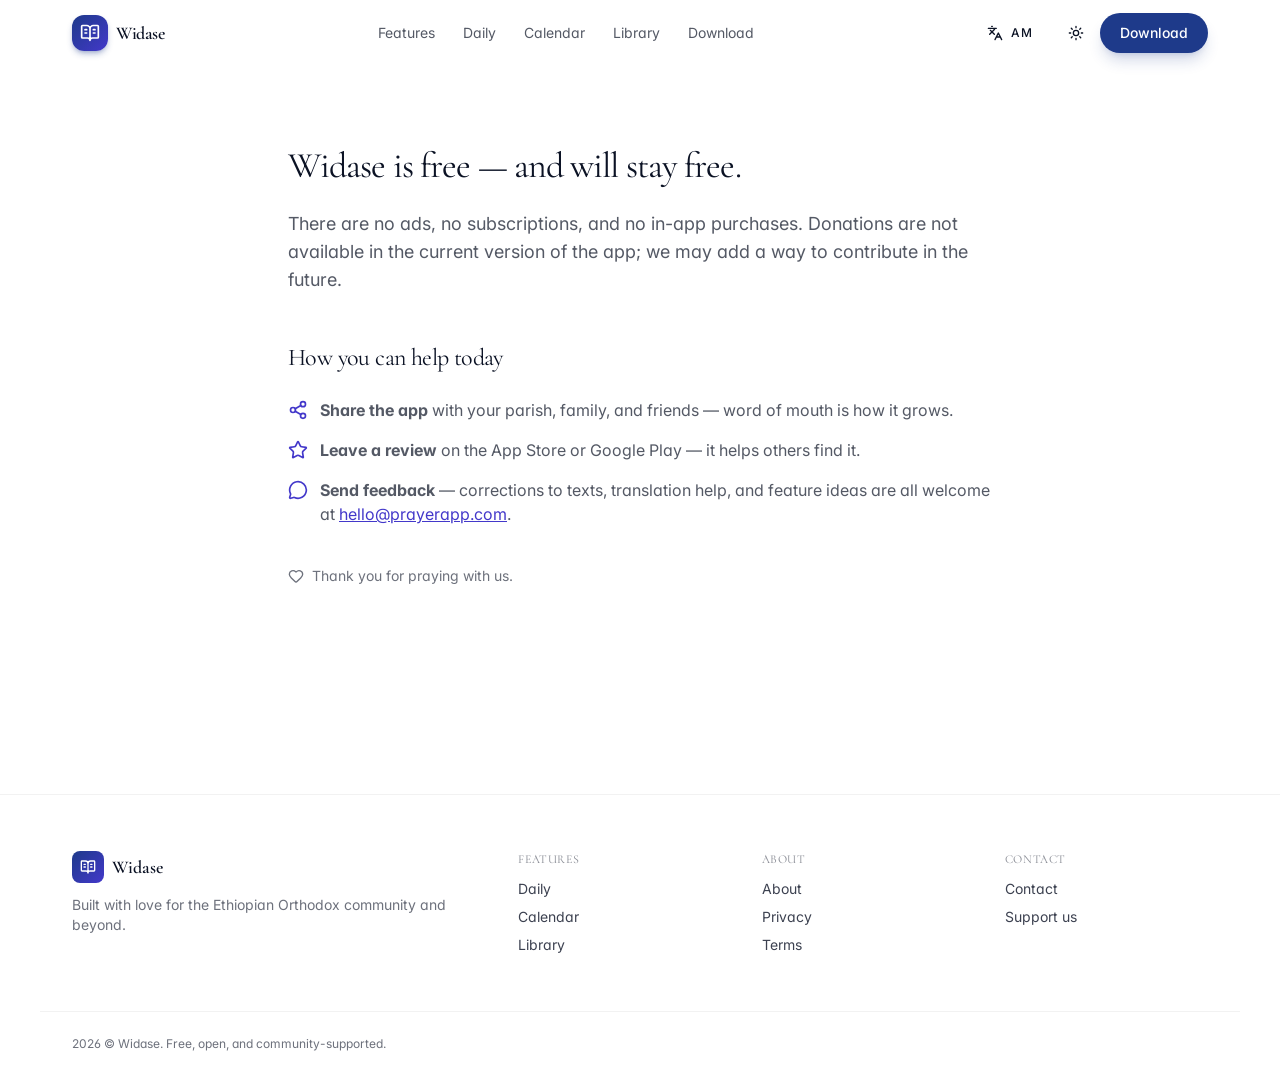
==== donate/index.html @ af651c94 "Publish Widase landing site" ====
<!DOCTYPE html><html lang="en" dir="ltr" class="scroll-pt-24"> <head><meta charset="UTF-8"><meta name="viewport" content="width=device-width, initial-scale=1, viewport-fit=cover"><meta name="generator" content="Astro v4.16.19"><meta name="theme-color" content="#1E3A8A" media="(prefers-color-scheme: light)"><meta name="theme-color" content="#0B1224" media="(prefers-color-scheme: dark)"><title>Support us — Widase</title><meta name="description" content="Widase is free and ad-free. Here's how you can help."><link rel="canonical" href="https://widase.github.io/donate"><!-- Open Graph --><meta property="og:type" content="website"><meta property="og:title" content="Support us — Widase"><meta property="og:description" content="Widase is free and ad-free. Here's how you can help."><meta property="og:image" content="https://widase.github.io/og.png"><meta property="og:url" content="https://widase.github.io/donate"><meta name="twitter:card" content="summary_large_image"><!-- Icons --><link rel="icon" type="image/svg+xml" href="/favicon.svg"><link rel="apple-touch-icon" href="/apple-touch-icon.png"><!-- Fonts: only the families we actually use, with display=swap --><link rel="preconnect" href="https://fonts.googleapis.com"><link rel="preconnect" href="https://fonts.gstatic.com" crossorigin><link rel="stylesheet" href="https://fonts.googleapis.com/css2?family=Inter:wght@400;500;600;700&family=Cormorant+Garamond:wght@500;600;700&family=Noto+Sans+Ethiopic:wght@400;500;700&display=swap"><!-- JSON-LD: organization --><script type="application/ld+json">
      {JSON.stringify({
        '@context': 'https://schema.org',
        '@type': 'MobileApplication',
        name: 'Widase',
        operatingSystem: 'iOS, Android',
        applicationCategory: 'LifestyleApplication',
        offers: { '@type': 'Offer', price: '0', priceCurrency: 'USD' },
      })}
    </script><link rel="stylesheet" href="/_assets/about.DtIbSmfr.css"><script type="module" src="/_assets/page.1NgSk6RU.js"></script></head> <body class="min-h-dvh"> <a href="#main" class="sr-only focus:not-sr-only focus:fixed focus:top-2 focus:left-2 focus:z-50 focus:btn-primary">
Skip to content
</a> <header class="sticky top-0 z-40 glass"> <div class="container-1200 flex items-center justify-between py-3"> <a href="/" class="flex items-center gap-2 group"> <span class="grid h-9 w-9 place-items-center rounded-xl bg-gradient-to-br from-brand-900 to-brand-700 text-white shadow-md shadow-brand-900/30"> <svg width="1em" height="1em" class="h-5 w-5" data-icon="lucide:book-open-text">   <symbol id="ai:lucide:book-open-text" viewBox="0 0 24 24"><path fill="none" stroke="currentColor" stroke-linecap="round" stroke-linejoin="round" stroke-width="2" d="M12 7v14m4-9h2m-2-4h2M3 18a1 1 0 0 1-1-1V4a1 1 0 0 1 1-1h5a4 4 0 0 1 4 4a4 4 0 0 1 4-4h5a1 1 0 0 1 1 1v13a1 1 0 0 1-1 1h-6a3 3 0 0 0-3 3a3 3 0 0 0-3-3zm3-6h2M6 8h2"/></symbol><use href="#ai:lucide:book-open-text"></use>  </svg> </span> <span class="font-display text-lg font-semibold tracking-tight">Widase</span> </a> <nav class="hidden md:flex items-center gap-7 text-sm"> <a href="/#features" class="text-ink-950/70 dark:text-slate-300 hover:text-brand-900 dark:hover:text-white transition-colors"> Features </a><a href="/#daily" class="text-ink-950/70 dark:text-slate-300 hover:text-brand-900 dark:hover:text-white transition-colors"> Daily </a><a href="/#calendar" class="text-ink-950/70 dark:text-slate-300 hover:text-brand-900 dark:hover:text-white transition-colors"> Calendar </a><a href="/#library" class="text-ink-950/70 dark:text-slate-300 hover:text-brand-900 dark:hover:text-white transition-colors"> Library </a><a href="/#download" class="text-ink-950/70 dark:text-slate-300 hover:text-brand-900 dark:hover:text-white transition-colors"> Download </a> </nav> <div class="flex items-center gap-2"> <a href="/am" class="btn-ghost text-xs uppercase tracking-wide" aria-label="Toggle language"> <svg width="1em" height="1em" class="h-4 w-4" data-icon="lucide:languages">   <symbol id="ai:lucide:languages" viewBox="0 0 24 24"><path fill="none" stroke="currentColor" stroke-linecap="round" stroke-linejoin="round" stroke-width="2" d="m5 8l6 6m-7 0l6-6l2-3M2 5h12M7 2h1m14 20l-5-10l-5 10m2-4h6"/></symbol><use href="#ai:lucide:languages"></use>  </svg> <span>AM</span> </a> <button type="button" id="theme-toggle" class="btn-ghost p-2" aria-label="Toggle dark mode"> <svg width="1em" height="1em" class="h-4 w-4 dark:hidden" data-icon="lucide:sun">   <symbol id="ai:lucide:sun" viewBox="0 0 24 24"><g fill="none" stroke="currentColor" stroke-linecap="round" stroke-linejoin="round" stroke-width="2"><circle cx="12" cy="12" r="4"/><path d="M12 2v2m0 16v2M4.93 4.93l1.41 1.41m11.32 11.32l1.41 1.41M2 12h2m16 0h2M6.34 17.66l-1.41 1.41M19.07 4.93l-1.41 1.41"/></g></symbol><use href="#ai:lucide:sun"></use>  </svg> <svg width="1em" height="1em" class="h-4 w-4 hidden dark:inline" data-icon="lucide:moon">   <symbol id="ai:lucide:moon" viewBox="0 0 24 24"><path fill="none" stroke="currentColor" stroke-linecap="round" stroke-linejoin="round" stroke-width="2" d="M20.985 12.486a9 9 0 1 1-9.473-9.472c.405-.022.617.46.402.803a6 6 0 0 0 8.268 8.268c.344-.215.825-.004.803.401"/></symbol><use href="#ai:lucide:moon"></use>  </svg> </button> <a href="/#download" class="btn-primary hidden sm:inline-flex"> Download </a> </div> </div> </header> <script>
  // Theme persistence — runs on every nav, no JS framework needed.
  (function () {
    const apply = (mode) => {
      document.documentElement.classList.toggle('dark', mode === 'dark');
    };
    const stored = localStorage.getItem('theme');
    apply(stored ?? (matchMedia('(prefers-color-scheme: dark)').matches ? 'dark' : 'light'));

    document.addEventListener('click', (e) => {
      const t = e.target;
      if (!(t instanceof Element)) return;
      const btn = t.closest('#theme-toggle');
      if (!btn) return;
      const next = document.documentElement.classList.contains('dark') ? 'light' : 'dark';
      apply(next);
      localStorage.setItem('theme', next);
    });
  })();
</script> <main id="main">  <section class="container-1200 py-20 max-w-3xl"> <h1 class="font-display text-4xl">Widase is free — and will stay free.</h1> <p class="mt-6 text-lg text-ink-950/70 dark:text-slate-300">
There are no ads, no subscriptions, and no in-app purchases. Donations
      are not available in the current version of the app; we may add a way
      to contribute in the future.
</p> <h2 class="mt-12 font-display text-2xl">How you can help today</h2> <ul class="mt-6 space-y-4 text-ink-950/70 dark:text-slate-300"> <li class="flex items-start gap-3"> <svg width="1em" height="1em" class="h-5 w-5 mt-0.5 shrink-0 text-brand-700 dark:text-brand-400" data-icon="lucide:share-2">   <symbol id="ai:lucide:share-2" viewBox="0 0 24 24"><g fill="none" stroke="currentColor" stroke-linecap="round" stroke-linejoin="round" stroke-width="2"><circle cx="18" cy="5" r="3"/><circle cx="6" cy="12" r="3"/><circle cx="18" cy="19" r="3"/><path d="m8.59 13.51l6.83 3.98m-.01-10.98l-6.82 3.98"/></g></symbol><use href="#ai:lucide:share-2"></use>  </svg> <span><strong>Share the app</strong> with your parish, family, and friends — word of mouth is how it grows.</span> </li> <li class="flex items-start gap-3"> <svg width="1em" height="1em" class="h-5 w-5 mt-0.5 shrink-0 text-brand-700 dark:text-brand-400" data-icon="lucide:star">   <symbol id="ai:lucide:star" viewBox="0 0 24 24"><path fill="none" stroke="currentColor" stroke-linecap="round" stroke-linejoin="round" stroke-width="2" d="M11.525 2.295a.53.53 0 0 1 .95 0l2.31 4.679a2.12 2.12 0 0 0 1.595 1.16l5.166.756a.53.53 0 0 1 .294.904l-3.736 3.638a2.12 2.12 0 0 0-.611 1.878l.882 5.14a.53.53 0 0 1-.771.56l-4.618-2.428a2.12 2.12 0 0 0-1.973 0L6.396 21.01a.53.53 0 0 1-.77-.56l.881-5.139a2.12 2.12 0 0 0-.611-1.879L2.16 9.795a.53.53 0 0 1 .294-.906l5.165-.755a2.12 2.12 0 0 0 1.597-1.16z"/></symbol><use href="#ai:lucide:star"></use>  </svg> <span><strong>Leave a review</strong> on the App Store or Google Play — it helps others find it.</span> </li> <li class="flex items-start gap-3"> <svg width="1em" height="1em" class="h-5 w-5 mt-0.5 shrink-0 text-brand-700 dark:text-brand-400" data-icon="lucide:message-circle">   <symbol id="ai:lucide:message-circle" viewBox="0 0 24 24"><path fill="none" stroke="currentColor" stroke-linecap="round" stroke-linejoin="round" stroke-width="2" d="M2.992 16.342a2 2 0 0 1 .094 1.167l-1.065 3.29a1 1 0 0 0 1.236 1.168l3.413-.998a2 2 0 0 1 1.099.092a10 10 0 1 0-4.777-4.719"/></symbol><use href="#ai:lucide:message-circle"></use>  </svg> <span> <strong>Send feedback</strong> — corrections to texts, translation help, and feature ideas are all
          welcome at <a class="text-brand-700 dark:text-brand-400 underline" href="mailto:hello@prayerapp.com">hello@prayerapp.com</a>.
</span> </li> </ul> <p class="mt-10 text-sm text-ink-950/60 dark:text-slate-400 flex items-center gap-2"> <svg width="1em" height="1em" class="h-4 w-4" data-icon="lucide:heart">   <symbol id="ai:lucide:heart" viewBox="0 0 24 24"><path fill="none" stroke="currentColor" stroke-linecap="round" stroke-linejoin="round" stroke-width="2" d="M2 9.5a5.5 5.5 0 0 1 9.591-3.676a.56.56 0 0 0 .818 0A5.49 5.49 0 0 1 22 9.5c0 2.29-1.5 4-3 5.5l-5.492 5.313a2 2 0 0 1-3 .019L5 15c-1.5-1.5-3-3.2-3-5.5"/></symbol><use href="#ai:lucide:heart"></use>  </svg>
Thank you for praying with us.
</p> </section>  </main> <footer class="mt-32 border-t border-black/5 dark:border-white/10 bg-white/40 dark:bg-ink-950/60"> <div class="container-1200 py-14 grid gap-10 md:grid-cols-[2fr_1fr_1fr_1fr]"> <div class="space-y-3"> <div class="flex items-center gap-2"> <span class="grid h-8 w-8 place-items-center rounded-lg bg-gradient-to-br from-brand-900 to-brand-700 text-white"> <svg width="1em" height="1em" viewBox="0 0 24 24" class="h-4 w-4" data-icon="lucide:book-open-text">   <use href="#ai:lucide:book-open-text"></use>  </svg> </span> <span class="font-display text-lg font-semibold">Widase</span> </div> <p class="text-sm text-ink-950/60 dark:text-slate-400 max-w-sm"> Built with love for the Ethiopian Orthodox community and beyond. </p> </div> <div> <h3 class="text-xs uppercase tracking-wider text-ink-950/50 dark:text-slate-500 mb-3">Features</h3> <ul class="space-y-2 text-sm"> <li> <a href="/#daily" class="text-ink-950/80 dark:text-slate-300 hover:text-brand-900 dark:hover:text-white transition"> Daily </a> </li><li> <a href="/#calendar" class="text-ink-950/80 dark:text-slate-300 hover:text-brand-900 dark:hover:text-white transition"> Calendar </a> </li><li> <a href="/#library" class="text-ink-950/80 dark:text-slate-300 hover:text-brand-900 dark:hover:text-white transition"> Library </a> </li> </ul> </div><div> <h3 class="text-xs uppercase tracking-wider text-ink-950/50 dark:text-slate-500 mb-3">About</h3> <ul class="space-y-2 text-sm"> <li> <a href="/about" class="text-ink-950/80 dark:text-slate-300 hover:text-brand-900 dark:hover:text-white transition"> About </a> </li><li> <a href="/privacy" class="text-ink-950/80 dark:text-slate-300 hover:text-brand-900 dark:hover:text-white transition"> Privacy </a> </li><li> <a href="/terms" class="text-ink-950/80 dark:text-slate-300 hover:text-brand-900 dark:hover:text-white transition"> Terms </a> </li> </ul> </div><div> <h3 class="text-xs uppercase tracking-wider text-ink-950/50 dark:text-slate-500 mb-3">Contact</h3> <ul class="space-y-2 text-sm"> <li> <a href="/contact" class="text-ink-950/80 dark:text-slate-300 hover:text-brand-900 dark:hover:text-white transition"> Contact </a> </li><li> <a href="/donate" class="text-ink-950/80 dark:text-slate-300 hover:text-brand-900 dark:hover:text-white transition"> Support us </a> </li> </ul> </div> </div> <div class="container-1200 py-6 flex flex-col sm:flex-row items-center justify-between gap-4 border-t border-black/5 dark:border-white/10 text-xs text-ink-950/60 dark:text-slate-500"> <p>2026 © Widase. Free, open, and community-supported.</p> </div> </footer> </body></html>
---- _assets/about.DtIbSmfr.css ----
*,:before,:after{--tw-border-spacing-x: 0;--tw-border-spacing-y: 0;--tw-translate-x: 0;--tw-translate-y: 0;--tw-rotate: 0;--tw-skew-x: 0;--tw-skew-y: 0;--tw-scale-x: 1;--tw-scale-y: 1;--tw-pan-x: ;--tw-pan-y: ;--tw-pinch-zoom: ;--tw-scroll-snap-strictness: proximity;--tw-gradient-from-position: ;--tw-gradient-via-position: ;--tw-gradient-to-position: ;--tw-ordinal: ;--tw-slashed-zero: ;--tw-numeric-figure: ;--tw-numeric-spacing: ;--tw-numeric-fraction: ;--tw-ring-inset: ;--tw-ring-offset-width: 0px;--tw-ring-offset-color: #fff;--tw-ring-color: rgb(59 130 246 / .5);--tw-ring-offset-shadow: 0 0 #0000;--tw-ring-shadow: 0 0 #0000;--tw-shadow: 0 0 #0000;--tw-shadow-colored: 0 0 #0000;--tw-blur: ;--tw-brightness: ;--tw-contrast: ;--tw-grayscale: ;--tw-hue-rotate: ;--tw-invert: ;--tw-saturate: ;--tw-sepia: ;--tw-drop-shadow: ;--tw-backdrop-blur: ;--tw-backdrop-brightness: ;--tw-backdrop-contrast: ;--tw-backdrop-grayscale: ;--tw-backdrop-hue-rotate: ;--tw-backdrop-invert: ;--tw-backdrop-opacity: ;--tw-backdrop-saturate: ;--tw-backdrop-sepia: ;--tw-contain-size: ;--tw-contain-layout: ;--tw-contain-paint: ;--tw-contain-style: }::backdrop{--tw-border-spacing-x: 0;--tw-border-spacing-y: 0;--tw-translate-x: 0;--tw-translate-y: 0;--tw-rotate: 0;--tw-skew-x: 0;--tw-skew-y: 0;--tw-scale-x: 1;--tw-scale-y: 1;--tw-pan-x: ;--tw-pan-y: ;--tw-pinch-zoom: ;--tw-scroll-snap-strictness: proximity;--tw-gradient-from-position: ;--tw-gradient-via-position: ;--tw-gradient-to-position: ;--tw-ordinal: ;--tw-slashed-zero: ;--tw-numeric-figure: ;--tw-numeric-spacing: ;--tw-numeric-fraction: ;--tw-ring-inset: ;--tw-ring-offset-width: 0px;--tw-ring-offset-color: #fff;--tw-ring-color: rgb(59 130 246 / .5);--tw-ring-offset-shadow: 0 0 #0000;--tw-ring-shadow: 0 0 #0000;--tw-shadow: 0 0 #0000;--tw-shadow-colored: 0 0 #0000;--tw-blur: ;--tw-brightness: ;--tw-contrast: ;--tw-grayscale: ;--tw-hue-rotate: ;--tw-invert: ;--tw-saturate: ;--tw-sepia: ;--tw-drop-shadow: ;--tw-backdrop-blur: ;--tw-backdrop-brightness: ;--tw-backdrop-contrast: ;--tw-backdrop-grayscale: ;--tw-backdrop-hue-rotate: ;--tw-backdrop-invert: ;--tw-backdrop-opacity: ;--tw-backdrop-saturate: ;--tw-backdrop-sepia: ;--tw-contain-size: ;--tw-contain-layout: ;--tw-contain-paint: ;--tw-contain-style: }*,:before,:after{box-sizing:border-box;border-width:0;border-style:solid;border-color:#e5e7eb}:before,:after{--tw-content: ""}html,:host{line-height:1.5;-webkit-text-size-adjust:100%;-moz-tab-size:4;-o-tab-size:4;tab-size:4;font-family:Inter,system-ui,sans-serif;font-feature-settings:normal;font-variation-settings:normal;-webkit-tap-highlight-color:transparent}body{margin:0;line-height:inherit}hr{height:0;color:inherit;border-top-width:1px}abbr:where([title]){-webkit-text-decoration:underline dotted;text-decoration:underline dotted}h1,h2,h3,h4,h5,h6{font-size:inherit;font-weight:inherit}a{color:inherit;text-decoration:inherit}b,strong{font-weight:bolder}code,kbd,samp,pre{font-family:ui-monospace,SFMono-Regular,Menlo,Monaco,Consolas,Liberation Mono,Courier New,monospace;font-feature-settings:normal;font-variation-settings:normal;font-size:1em}small{font-size:80%}sub,sup{font-size:75%;line-height:0;position:relative;vertical-align:baseline}sub{bottom:-.25em}sup{top:-.5em}table{text-indent:0;border-color:inherit;border-collapse:collapse}button,input,optgroup,select,textarea{font-family:inherit;font-feature-settings:inherit;font-variation-settings:inherit;font-size:100%;font-weight:inherit;line-height:inherit;letter-spacing:inherit;color:inherit;margin:0;padding:0}button,select{text-transform:none}button,input:where([type=button]),input:where([type=reset]),input:where([type=submit]){-webkit-appearance:button;background-color:transparent;background-image:none}:-moz-focusring{outline:auto}:-moz-ui-invalid{box-shadow:none}progress{vertical-align:baseline}::-webkit-inner-spin-button,::-webkit-outer-spin-button{height:auto}[type=search]{-webkit-appearance:textfield;outline-offset:-2px}::-webkit-search-decoration{-webkit-appearance:none}::-webkit-file-upload-button{-webkit-appearance:button;font:inherit}summary{display:list-item}blockquote,dl,dd,h1,h2,h3,h4,h5,h6,hr,figure,p,pre{margin:0}fieldset{margin:0;padding:0}legend{padding:0}ol,ul,menu{list-style:none;margin:0;padding:0}dialog{padding:0}textarea{resize:vertical}input::-moz-placeholder,textarea::-moz-placeholder{opacity:1;color:#9ca3af}input::placeholder,textarea::placeholder{opacity:1;color:#9ca3af}button,[role=button]{cursor:pointer}:disabled{cursor:default}img,svg,video,canvas,audio,iframe,embed,object{display:block;vertical-align:middle}img,video{max-width:100%;height:auto}[hidden]:where(:not([hidden=until-found])){display:none}html{-webkit-font-smoothing:antialiased;text-rendering:optimizeLegibility;color-scheme:light dark;scroll-behavior:smooth}html.dark{color-scheme:dark}body{--tw-bg-opacity: 1;background-color:rgb(255 255 255 / var(--tw-bg-opacity, 1));font-family:Inter,system-ui,sans-serif;--tw-text-opacity: 1;color:rgb(11 18 36 / var(--tw-text-opacity, 1))}body:is(.dark *){--tw-bg-opacity: 1;background-color:rgb(11 18 36 / var(--tw-bg-opacity, 1));--tw-text-opacity: 1;color:rgb(241 245 249 / var(--tw-text-opacity, 1))}body{font-feature-settings:"ss01","cv11"}:where([lang=am]){font-family:Noto Sans Ethiopic,system-ui,sans-serif}h1,h2,h3,h4{font-family:Cormorant Garamond,Georgia,serif;letter-spacing:-.025em}::-moz-selection{background-color:#c7d2feb3;--tw-text-opacity: 1;color:rgb(15 31 79 / var(--tw-text-opacity, 1))}::selection{background-color:#c7d2feb3;--tw-text-opacity: 1;color:rgb(15 31 79 / var(--tw-text-opacity, 1))}.container-1200{margin-left:auto;margin-right:auto;width:100%;max-width:1200px;padding-left:1rem;padding-right:1rem}@media (min-width: 640px){.container-1200{padding-left:1.5rem;padding-right:1.5rem}}@media (min-width: 1024px){.container-1200{padding-left:2rem;padding-right:2rem}}.glass{border-width:1px;border-color:#fff6;background-color:#ffffffb3;--tw-backdrop-blur: blur(12px);backdrop-filter:var(--tw-backdrop-blur) var(--tw-backdrop-brightness) var(--tw-backdrop-contrast) var(--tw-backdrop-grayscale) var(--tw-backdrop-hue-rotate) var(--tw-backdrop-invert) var(--tw-backdrop-opacity) var(--tw-backdrop-saturate) var(--tw-backdrop-sepia)}.glass:is(.dark *){border-color:#ffffff1a;background-color:#111b3399}.\!btn{display:inline-flex;align-items:center;justify-content:center;gap:.5rem;border-radius:9999px;padding:.625rem 1.25rem;font-size:.875rem;line-height:1.25rem;font-weight:500;transition-property:all;transition-timing-function:cubic-bezier(.4,0,.2,1);transition-duration:.2s}.\!btn:focus-visible{outline:2px solid transparent;outline-offset:2px;--tw-ring-offset-shadow: var(--tw-ring-inset) 0 0 0 var(--tw-ring-offset-width) var(--tw-ring-offset-color);--tw-ring-shadow: var(--tw-ring-inset) 0 0 0 calc(2px + var(--tw-ring-offset-width)) var(--tw-ring-color);box-shadow:var(--tw-ring-offset-shadow),var(--tw-ring-shadow),var(--tw-shadow, 0 0 #0000);--tw-ring-opacity: 1;--tw-ring-color: rgb(129 140 248 / var(--tw-ring-opacity, 1));--tw-ring-offset-width: 2px;--tw-ring-offset-color: #fff}.\!btn:focus-visible:is(.dark *){--tw-ring-offset-color: #0B1224}.btn{display:inline-flex;align-items:center;justify-content:center;gap:.5rem;border-radius:9999px;padding:.625rem 1.25rem;font-size:.875rem;line-height:1.25rem;font-weight:500;transition-property:all;transition-timing-function:cubic-bezier(.4,0,.2,1);transition-duration:.2s}.btn:focus-visible{outline:2px solid transparent;outline-offset:2px;--tw-ring-offset-shadow: var(--tw-ring-inset) 0 0 0 var(--tw-ring-offset-width) var(--tw-ring-offset-color);--tw-ring-shadow: var(--tw-ring-inset) 0 0 0 calc(2px + var(--tw-ring-offset-width)) var(--tw-ring-color);box-shadow:var(--tw-ring-offset-shadow),var(--tw-ring-shadow),var(--tw-shadow, 0 0 #0000);--tw-ring-opacity: 1;--tw-ring-color: rgb(129 140 248 / var(--tw-ring-opacity, 1));--tw-ring-offset-width: 2px;--tw-ring-offset-color: #fff}.btn:focus-visible:is(.dark *){--tw-ring-offset-color: #0B1224}.btn-primary{display:inline-flex;align-items:center;justify-content:center;gap:.5rem;border-radius:9999px;padding:.625rem 1.25rem;font-size:.875rem;line-height:1.25rem;font-weight:500;transition-property:all;transition-timing-function:cubic-bezier(.4,0,.2,1);transition-duration:.2s}.btn-primary:focus-visible{outline:2px solid transparent;outline-offset:2px;--tw-ring-offset-shadow: var(--tw-ring-inset) 0 0 0 var(--tw-ring-offset-width) var(--tw-ring-offset-color);--tw-ring-shadow: var(--tw-ring-inset) 0 0 0 calc(2px + var(--tw-ring-offset-width)) var(--tw-ring-color);box-shadow:var(--tw-ring-offset-shadow),var(--tw-ring-shadow),var(--tw-shadow, 0 0 #0000);--tw-ring-opacity: 1;--tw-ring-color: rgb(129 140 248 / var(--tw-ring-opacity, 1));--tw-ring-offset-width: 2px;--tw-ring-offset-color: #fff}.btn-primary:focus-visible:is(.dark *){--tw-ring-offset-color: #0B1224}.btn-primary{--tw-bg-opacity: 1;background-color:rgb(30 58 138 / var(--tw-bg-opacity, 1));--tw-text-opacity: 1;color:rgb(255 255 255 / var(--tw-text-opacity, 1));--tw-shadow: 0 10px 15px -3px rgb(0 0 0 / .1), 0 4px 6px -4px rgb(0 0 0 / .1);--tw-shadow-colored: 0 10px 15px -3px var(--tw-shadow-color), 0 4px 6px -4px var(--tw-shadow-color);box-shadow:var(--tw-ring-offset-shadow, 0 0 #0000),var(--tw-ring-shadow, 0 0 #0000),var(--tw-shadow);--tw-shadow-color: rgb(30 58 138 / .2);--tw-shadow: var(--tw-shadow-colored)}.btn-primary:hover{--tw-bg-opacity: 1;background-color:rgb(55 48 163 / var(--tw-bg-opacity, 1))}.btn-primary:active{--tw-scale-x: .98;--tw-scale-y: .98;transform:translate(var(--tw-translate-x),var(--tw-translate-y)) rotate(var(--tw-rotate)) skew(var(--tw-skew-x)) skewY(var(--tw-skew-y)) scaleX(var(--tw-scale-x)) scaleY(var(--tw-scale-y))}.btn-ghost{display:inline-flex;align-items:center;justify-content:center;gap:.5rem;border-radius:9999px;padding:.625rem 1.25rem;font-size:.875rem;line-height:1.25rem;font-weight:500;transition-property:all;transition-timing-function:cubic-bezier(.4,0,.2,1);transition-duration:.2s}.btn-ghost:focus-visible{outline:2px solid transparent;outline-offset:2px;--tw-ring-offset-shadow: var(--tw-ring-inset) 0 0 0 var(--tw-ring-offset-width) var(--tw-ring-offset-color);--tw-ring-shadow: var(--tw-ring-inset) 0 0 0 calc(2px + var(--tw-ring-offset-width)) var(--tw-ring-color);box-shadow:var(--tw-ring-offset-shadow),var(--tw-ring-shadow),var(--tw-shadow, 0 0 #0000);--tw-ring-opacity: 1;--tw-ring-color: rgb(129 140 248 / var(--tw-ring-opacity, 1));--tw-ring-offset-width: 2px;--tw-ring-offset-color: #fff}.btn-ghost:focus-visible:is(.dark *){--tw-ring-offset-color: #0B1224}.btn-ghost{--tw-text-opacity: 1;color:rgb(11 18 36 / var(--tw-text-opacity, 1))}.btn-ghost:hover{background-color:#0000000d}.btn-ghost:is(.dark *){--tw-text-opacity: 1;color:rgb(241 245 249 / var(--tw-text-opacity, 1))}.btn-ghost:hover:is(.dark *){background-color:#ffffff1a}.btn-gold{display:inline-flex;align-items:center;justify-content:center;gap:.5rem;border-radius:9999px;padding:.625rem 1.25rem;font-size:.875rem;line-height:1.25rem;font-weight:500;transition-property:all;transition-timing-function:cubic-bezier(.4,0,.2,1);transition-duration:.2s}.btn-gold:focus-visible{outline:2px solid transparent;outline-offset:2px;--tw-ring-offset-shadow: var(--tw-ring-inset) 0 0 0 var(--tw-ring-offset-width) var(--tw-ring-offset-color);--tw-ring-shadow: var(--tw-ring-inset) 0 0 0 calc(2px + var(--tw-ring-offset-width)) var(--tw-ring-color);box-shadow:var(--tw-ring-offset-shadow),var(--tw-ring-shadow),var(--tw-shadow, 0 0 #0000);--tw-ring-opacity: 1;--tw-ring-color: rgb(129 140 248 / var(--tw-ring-opacity, 1));--tw-ring-offset-width: 2px;--tw-ring-offset-color: #fff}.btn-gold:focus-visible:is(.dark *){--tw-ring-offset-color: #0B1224}.btn-gold{--tw-bg-opacity: 1;background-color:rgb(245 158 11 / var(--tw-bg-opacity, 1));--tw-text-opacity: 1;color:rgb(11 18 36 / var(--tw-text-opacity, 1));--tw-shadow: 0 10px 15px -3px rgb(0 0 0 / .1), 0 4px 6px -4px rgb(0 0 0 / .1);--tw-shadow-colored: 0 10px 15px -3px var(--tw-shadow-color), 0 4px 6px -4px var(--tw-shadow-color);box-shadow:var(--tw-ring-offset-shadow, 0 0 #0000),var(--tw-ring-shadow, 0 0 #0000),var(--tw-shadow);--tw-shadow-color: rgb(245 158 11 / .3);--tw-shadow: var(--tw-shadow-colored)}.btn-gold:hover{--tw-bg-opacity: 1;background-color:rgb(251 191 36 / var(--tw-bg-opacity, 1))}.btn-gold:active{--tw-scale-x: .98;--tw-scale-y: .98;transform:translate(var(--tw-translate-x),var(--tw-translate-y)) rotate(var(--tw-rotate)) skew(var(--tw-skew-x)) skewY(var(--tw-skew-y)) scaleX(var(--tw-scale-x)) scaleY(var(--tw-scale-y))}.ring-card{border-radius:1rem;border-width:1px;border-color:#0000000d;--tw-bg-opacity: 1;background-color:rgb(255 255 255 / var(--tw-bg-opacity, 1));--tw-shadow: 0 1px 2px 0 rgb(0 0 0 / .05);--tw-shadow-colored: 0 1px 2px 0 var(--tw-shadow-color);box-shadow:var(--tw-ring-offset-shadow, 0 0 #0000),var(--tw-ring-shadow, 0 0 #0000),var(--tw-shadow)}.ring-card:is(.dark *){border-color:#ffffff1a;background-color:#111b3399}.sr-only{position:absolute;width:1px;height:1px;padding:0;margin:-1px;overflow:hidden;clip:rect(0,0,0,0);white-space:nowrap;border-width:0}.static{position:static}.absolute{position:absolute}.relative{position:relative}.sticky{position:sticky}.-inset-12{inset:-3rem}.-bottom-32{bottom:-8rem}.-left-32{left:-8rem}.-right-24{right:-6rem}.-top-24{top:-6rem}.left-1\/2{left:50%}.top-0{top:0}.top-2\.5{top:.625rem}.-z-10{z-index:-10}.z-40{z-index:40}.m-4{margin:1rem}.mb-1{margin-bottom:.25rem}.mb-2{margin-bottom:.5rem}.mb-3{margin-bottom:.75rem}.mb-4{margin-bottom:1rem}.mb-5{margin-bottom:1.25rem}.mt-0\.5{margin-top:.125rem}.mt-1{margin-top:.25rem}.mt-10{margin-top:2.5rem}.mt-12{margin-top:3rem}.mt-3{margin-top:.75rem}.mt-32{margin-top:8rem}.mt-4{margin-top:1rem}.mt-6{margin-top:1.5rem}.mt-7{margin-top:1.75rem}.mt-8{margin-top:2rem}.line-clamp-3{overflow:hidden;display:-webkit-box;-webkit-box-orient:vertical;-webkit-line-clamp:3}.block{display:block}.flex{display:flex}.inline-flex{display:inline-flex}.grid{display:grid}.hidden{display:none}.h-1\.5{height:.375rem}.h-10{height:2.5rem}.h-3{height:.75rem}.h-3\.5{height:.875rem}.h-4{height:1rem}.h-5{height:1.25rem}.h-6{height:1.5rem}.h-72{height:18rem}.h-8{height:2rem}.h-9{height:2.25rem}.h-96{height:24rem}.h-\[560px\]{height:560px}.h-full{height:100%}.min-h-dvh{min-height:100dvh}.w-10{width:2.5rem}.w-24{width:6rem}.w-3{width:.75rem}.w-3\.5{width:.875rem}.w-4{width:1rem}.w-5{width:1.25rem}.w-6{width:1.5rem}.w-72{width:18rem}.w-8{width:2rem}.w-9{width:2.25rem}.w-96{width:24rem}.w-\[280px\]{width:280px}.w-full{width:100%}.max-w-2xl{max-width:42rem}.max-w-3xl{max-width:48rem}.max-w-md{max-width:28rem}.max-w-sm{max-width:24rem}.max-w-xl{max-width:36rem}.flex-1{flex:1 1 0%}.shrink-0{flex-shrink:0}.-translate-x-1\/2{--tw-translate-x: -50%;transform:translate(var(--tw-translate-x),var(--tw-translate-y)) rotate(var(--tw-rotate)) skew(var(--tw-skew-x)) skewY(var(--tw-skew-y)) scaleX(var(--tw-scale-x)) scaleY(var(--tw-scale-y))}@keyframes fadeInUp{0%{opacity:0;transform:translateY(16px)}to{opacity:1;transform:translateY(0)}}.animate-fade-in-up{animation:fadeInUp .7s ease-out both}@keyframes float{0%,to{transform:translateY(0)}50%{transform:translateY(-8px)}}.animate-float{animation:float 6s ease-in-out infinite}.scroll-pt-24{scroll-padding-top:6rem}.grid-cols-2{grid-template-columns:repeat(2,minmax(0,1fr))}.grid-cols-3{grid-template-columns:repeat(3,minmax(0,1fr))}.grid-cols-5{grid-template-columns:repeat(5,minmax(0,1fr))}.flex-col{flex-direction:column}.flex-wrap{flex-wrap:wrap}.place-items-center{place-items:center}.items-start{align-items:flex-start}.items-center{align-items:center}.justify-between{justify-content:space-between}.gap-0\.5{gap:.125rem}.gap-1{gap:.25rem}.gap-10{gap:2.5rem}.gap-12{gap:3rem}.gap-2{gap:.5rem}.gap-3{gap:.75rem}.gap-4{gap:1rem}.gap-5{gap:1.25rem}.gap-6{gap:1.5rem}.gap-7{gap:1.75rem}.space-y-2>:not([hidden])~:not([hidden]){--tw-space-y-reverse: 0;margin-top:calc(.5rem * calc(1 - var(--tw-space-y-reverse)));margin-bottom:calc(.5rem * var(--tw-space-y-reverse))}.space-y-3>:not([hidden])~:not([hidden]){--tw-space-y-reverse: 0;margin-top:calc(.75rem * calc(1 - var(--tw-space-y-reverse)));margin-bottom:calc(.75rem * var(--tw-space-y-reverse))}.space-y-4>:not([hidden])~:not([hidden]){--tw-space-y-reverse: 0;margin-top:calc(1rem * calc(1 - var(--tw-space-y-reverse)));margin-bottom:calc(1rem * var(--tw-space-y-reverse))}.justify-self-center{justify-self:center}.overflow-hidden{overflow:hidden}.text-balance{text-wrap:balance}.rounded-2xl{border-radius:1rem}.rounded-3xl{border-radius:1.5rem}.rounded-\[36px\]{border-radius:36px}.rounded-\[44px\]{border-radius:44px}.rounded-\[60px\]{border-radius:60px}.rounded-full{border-radius:9999px}.rounded-lg{border-radius:.5rem}.rounded-xl{border-radius:.75rem}.border{border-width:1px}.border-t{border-top-width:1px}.border-black\/10{border-color:#0000001a}.border-black\/5{border-color:#0000000d}.bg-black\/40{background-color:#0006}.bg-brand-100{--tw-bg-opacity: 1;background-color:rgb(224 231 255 / var(--tw-bg-opacity, 1))}.bg-brand-400\/30{background-color:#818cf84d}.bg-brand-50{--tw-bg-opacity: 1;background-color:rgb(238 242 255 / var(--tw-bg-opacity, 1))}.bg-brand-500\/10{background-color:#6366f11a}.bg-brand-900\/95{background-color:#1e3a8af2}.bg-gold-500\/15{background-color:#f59e0b26}.bg-gold-500\/30{background-color:#f59e0b4d}.bg-white{--tw-bg-opacity: 1;background-color:rgb(255 255 255 / var(--tw-bg-opacity, 1))}.bg-white\/10{background-color:#ffffff1a}.bg-white\/40{background-color:#fff6}.bg-gradient-to-b{background-image:linear-gradient(to bottom,var(--tw-gradient-stops))}.bg-gradient-to-br{background-image:linear-gradient(to bottom right,var(--tw-gradient-stops))}.bg-hero-radial{background-image:radial-gradient(1200px 600px at 80% -10%,rgba(99,102,241,.35),transparent 60%),radial-gradient(900px 500px at -10% 110%,rgba(245,158,11,.25),transparent 60%)}.from-brand-900{--tw-gradient-from: #1E3A8A var(--tw-gradient-from-position);--tw-gradient-to: rgb(30 58 138 / 0) var(--tw-gradient-to-position);--tw-gradient-stops: var(--tw-gradient-from), var(--tw-gradient-to)}.from-brand-950{--tw-gradient-from: #0F1F4F var(--tw-gradient-from-position);--tw-gradient-to: rgb(15 31 79 / 0) var(--tw-gradient-to-position);--tw-gradient-stops: var(--tw-gradient-from), var(--tw-gradient-to)}.from-white{--tw-gradient-from: #fff var(--tw-gradient-from-position);--tw-gradient-to: rgb(255 255 255 / 0) var(--tw-gradient-to-position);--tw-gradient-stops: var(--tw-gradient-from), var(--tw-gradient-to)}.via-brand-800{--tw-gradient-to: rgb(55 48 163 / 0) var(--tw-gradient-to-position);--tw-gradient-stops: var(--tw-gradient-from), #3730A3 var(--tw-gradient-via-position), var(--tw-gradient-to)}.to-brand-50\/40{--tw-gradient-to: rgb(238 242 255 / .4) var(--tw-gradient-to-position)}.to-brand-700{--tw-gradient-to: #4338CA var(--tw-gradient-to-position)}.to-ink-950{--tw-gradient-to: #0B1224 var(--tw-gradient-to-position)}.p-10{padding:2.5rem}.p-2{padding:.5rem}.p-3{padding:.75rem}.p-4{padding:1rem}.p-5{padding:1.25rem}.p-6{padding:1.5rem}.px-2{padding-left:.5rem;padding-right:.5rem}.px-3{padding-left:.75rem;padding-right:.75rem}.px-5{padding-left:1.25rem;padding-right:1.25rem}.py-1{padding-top:.25rem;padding-bottom:.25rem}.py-14{padding-top:3.5rem;padding-bottom:3.5rem}.py-20{padding-top:5rem;padding-bottom:5rem}.py-24{padding-top:6rem;padding-bottom:6rem}.py-3{padding-top:.75rem;padding-bottom:.75rem}.py-6{padding-top:1.5rem;padding-bottom:1.5rem}.pb-4{padding-bottom:1rem}.pt-2{padding-top:.5rem}.pt-4{padding-top:1rem}.text-left{text-align:left}.font-display{font-family:Cormorant Garamond,Georgia,serif}.text-2xl{font-size:1.5rem;line-height:2rem}.text-3xl{font-size:1.875rem;line-height:2.25rem}.text-4xl{font-size:2.25rem;line-height:2.5rem}.text-\[10px\]{font-size:10px}.text-\[9px\]{font-size:9px}.text-lg{font-size:1.125rem;line-height:1.75rem}.text-sm{font-size:.875rem;line-height:1.25rem}.text-xs{font-size:.75rem;line-height:1rem}.font-medium{font-weight:500}.font-semibold{font-weight:600}.uppercase{text-transform:uppercase}.capitalize{text-transform:capitalize}.italic{font-style:italic}.leading-\[1\.05\]{line-height:1.05}.leading-relaxed{line-height:1.625}.leading-tight{line-height:1.25}.tracking-tight{letter-spacing:-.025em}.tracking-wide{letter-spacing:.025em}.tracking-wider{letter-spacing:.05em}.tracking-widest{letter-spacing:.1em}.text-brand-500{--tw-text-opacity: 1;color:rgb(99 102 241 / var(--tw-text-opacity, 1))}.text-brand-700{--tw-text-opacity: 1;color:rgb(67 56 202 / var(--tw-text-opacity, 1))}.text-brand-900{--tw-text-opacity: 1;color:rgb(30 58 138 / var(--tw-text-opacity, 1))}.text-cyan-500{--tw-text-opacity: 1;color:rgb(6 182 212 / var(--tw-text-opacity, 1))}.text-emerald-500{--tw-text-opacity: 1;color:rgb(16 185 129 / var(--tw-text-opacity, 1))}.text-gold-500{--tw-text-opacity: 1;color:rgb(245 158 11 / var(--tw-text-opacity, 1))}.text-gold-600{--tw-text-opacity: 1;color:rgb(217 119 6 / var(--tw-text-opacity, 1))}.text-ink-950{--tw-text-opacity: 1;color:rgb(11 18 36 / var(--tw-text-opacity, 1))}.text-ink-950\/50{color:#0b122480}.text-ink-950\/60{color:#0b122499}.text-ink-950\/70{color:#0b1224b3}.text-ink-950\/80{color:#0b1224cc}.text-rose-500{--tw-text-opacity: 1;color:rgb(244 63 94 / var(--tw-text-opacity, 1))}.text-violet-500{--tw-text-opacity: 1;color:rgb(139 92 246 / var(--tw-text-opacity, 1))}.text-white{--tw-text-opacity: 1;color:rgb(255 255 255 / var(--tw-text-opacity, 1))}.text-white\/80{color:#fffc}.underline{text-decoration-line:underline}.opacity-70{opacity:.7}.opacity-80{opacity:.8}.opacity-90{opacity:.9}.shadow-2xl{--tw-shadow: 0 25px 50px -12px rgb(0 0 0 / .25);--tw-shadow-colored: 0 25px 50px -12px var(--tw-shadow-color);box-shadow:var(--tw-ring-offset-shadow, 0 0 #0000),var(--tw-ring-shadow, 0 0 #0000),var(--tw-shadow)}.shadow-lg{--tw-shadow: 0 10px 15px -3px rgb(0 0 0 / .1), 0 4px 6px -4px rgb(0 0 0 / .1);--tw-shadow-colored: 0 10px 15px -3px var(--tw-shadow-color), 0 4px 6px -4px var(--tw-shadow-color);box-shadow:var(--tw-ring-offset-shadow, 0 0 #0000),var(--tw-ring-shadow, 0 0 #0000),var(--tw-shadow)}.shadow-md{--tw-shadow: 0 4px 6px -1px rgb(0 0 0 / .1), 0 2px 4px -2px rgb(0 0 0 / .1);--tw-shadow-colored: 0 4px 6px -1px var(--tw-shadow-color), 0 2px 4px -2px var(--tw-shadow-color);box-shadow:var(--tw-ring-offset-shadow, 0 0 #0000),var(--tw-ring-shadow, 0 0 #0000),var(--tw-shadow)}.shadow-xl{--tw-shadow: 0 20px 25px -5px rgb(0 0 0 / .1), 0 8px 10px -6px rgb(0 0 0 / .1);--tw-shadow-colored: 0 20px 25px -5px var(--tw-shadow-color), 0 8px 10px -6px var(--tw-shadow-color);box-shadow:var(--tw-ring-offset-shadow, 0 0 #0000),var(--tw-ring-shadow, 0 0 #0000),var(--tw-shadow)}.shadow-black\/20{--tw-shadow-color: rgb(0 0 0 / .2);--tw-shadow: var(--tw-shadow-colored)}.shadow-brand-900\/30{--tw-shadow-color: rgb(30 58 138 / .3);--tw-shadow: var(--tw-shadow-colored)}.shadow-brand-900\/40{--tw-shadow-color: rgb(30 58 138 / .4);--tw-shadow: var(--tw-shadow-colored)}.ring-1{--tw-ring-offset-shadow: var(--tw-ring-inset) 0 0 0 var(--tw-ring-offset-width) var(--tw-ring-offset-color);--tw-ring-shadow: var(--tw-ring-inset) 0 0 0 calc(1px + var(--tw-ring-offset-width)) var(--tw-ring-color);box-shadow:var(--tw-ring-offset-shadow),var(--tw-ring-shadow),var(--tw-shadow, 0 0 #0000)}.ring-black\/5{--tw-ring-color: rgb(0 0 0 / .05)}.ring-brand-200\/60{--tw-ring-color: rgb(199 210 254 / .6)}.ring-white\/10{--tw-ring-color: rgb(255 255 255 / .1)}.blur-3xl{--tw-blur: blur(64px);filter:var(--tw-blur) var(--tw-brightness) var(--tw-contrast) var(--tw-grayscale) var(--tw-hue-rotate) var(--tw-invert) var(--tw-saturate) var(--tw-sepia) var(--tw-drop-shadow)}.backdrop-blur{--tw-backdrop-blur: blur(8px);backdrop-filter:var(--tw-backdrop-blur) var(--tw-backdrop-brightness) var(--tw-backdrop-contrast) var(--tw-backdrop-grayscale) var(--tw-backdrop-hue-rotate) var(--tw-backdrop-invert) var(--tw-backdrop-opacity) var(--tw-backdrop-saturate) var(--tw-backdrop-sepia)}.transition{transition-property:color,background-color,border-color,text-decoration-color,fill,stroke,opacity,box-shadow,transform,filter,backdrop-filter;transition-timing-function:cubic-bezier(.4,0,.2,1);transition-duration:.15s}.transition-colors{transition-property:color,background-color,border-color,text-decoration-color,fill,stroke;transition-timing-function:cubic-bezier(.4,0,.2,1);transition-duration:.15s}@media (prefers-reduced-motion: reduce){*{animation:none!important;transition:none!important}}.focus\:btn-primary:focus{display:inline-flex;align-items:center;justify-content:center;gap:.5rem;border-radius:9999px;padding:.625rem 1.25rem;font-size:.875rem;line-height:1.25rem;font-weight:500;transition-property:all;transition-timing-function:cubic-bezier(.4,0,.2,1);transition-duration:.2s}.focus\:btn-primary:focus:focus-visible{outline:2px solid transparent;outline-offset:2px;--tw-ring-offset-shadow: var(--tw-ring-inset) 0 0 0 var(--tw-ring-offset-width) var(--tw-ring-offset-color);--tw-ring-shadow: var(--tw-ring-inset) 0 0 0 calc(2px + var(--tw-ring-offset-width)) var(--tw-ring-color);box-shadow:var(--tw-ring-offset-shadow),var(--tw-ring-shadow),var(--tw-shadow, 0 0 #0000);--tw-ring-opacity: 1;--tw-ring-color: rgb(129 140 248 / var(--tw-ring-opacity, 1));--tw-ring-offset-width: 2px;--tw-ring-offset-color: #fff}.focus\:btn-primary:focus:focus-visible:is(.dark *){--tw-ring-offset-color: #0B1224}.focus\:btn-primary:focus{--tw-bg-opacity: 1;background-color:rgb(30 58 138 / var(--tw-bg-opacity, 1));--tw-text-opacity: 1;color:rgb(255 255 255 / var(--tw-text-opacity, 1));--tw-shadow: 0 10px 15px -3px rgb(0 0 0 / .1), 0 4px 6px -4px rgb(0 0 0 / .1);--tw-shadow-colored: 0 10px 15px -3px var(--tw-shadow-color), 0 4px 6px -4px var(--tw-shadow-color);box-shadow:var(--tw-ring-offset-shadow, 0 0 #0000),var(--tw-ring-shadow, 0 0 #0000),var(--tw-shadow);--tw-shadow-color: rgb(30 58 138 / .2);--tw-shadow: var(--tw-shadow-colored)}.focus\:btn-primary:focus:hover{--tw-bg-opacity: 1;background-color:rgb(55 48 163 / var(--tw-bg-opacity, 1))}.focus\:btn-primary:focus:active{--tw-scale-x: .98;--tw-scale-y: .98;transform:translate(var(--tw-translate-x),var(--tw-translate-y)) rotate(var(--tw-rotate)) skew(var(--tw-skew-x)) skewY(var(--tw-skew-y)) scaleX(var(--tw-scale-x)) scaleY(var(--tw-scale-y))}.hover\:-translate-y-0\.5:hover{--tw-translate-y: -.125rem;transform:translate(var(--tw-translate-x),var(--tw-translate-y)) rotate(var(--tw-rotate)) skew(var(--tw-skew-x)) skewY(var(--tw-skew-y)) scaleX(var(--tw-scale-x)) scaleY(var(--tw-scale-y))}.hover\:bg-slate-100:hover{--tw-bg-opacity: 1;background-color:rgb(241 245 249 / var(--tw-bg-opacity, 1))}.hover\:text-brand-900:hover{--tw-text-opacity: 1;color:rgb(30 58 138 / var(--tw-text-opacity, 1))}.hover\:shadow-md:hover{--tw-shadow: 0 4px 6px -1px rgb(0 0 0 / .1), 0 2px 4px -2px rgb(0 0 0 / .1);--tw-shadow-colored: 0 4px 6px -1px var(--tw-shadow-color), 0 2px 4px -2px var(--tw-shadow-color);box-shadow:var(--tw-ring-offset-shadow, 0 0 #0000),var(--tw-ring-shadow, 0 0 #0000),var(--tw-shadow)}.focus\:not-sr-only:focus{position:static;width:auto;height:auto;padding:0;margin:0;overflow:visible;clip:auto;white-space:normal}.focus\:fixed:focus{position:fixed}.focus\:left-2:focus{left:.5rem}.focus\:top-2:focus{top:.5rem}.focus\:z-50:focus{z-index:50}.dark\:inline:is(.dark *){display:inline}.dark\:hidden:is(.dark *){display:none}.dark\:border-white\/10:is(.dark *){border-color:#ffffff1a}.dark\:bg-brand-900\/40:is(.dark *){background-color:#1e3a8a66}.dark\:bg-ink-900:is(.dark *){--tw-bg-opacity: 1;background-color:rgb(17 27 51 / var(--tw-bg-opacity, 1))}.dark\:bg-ink-900\/70:is(.dark *){background-color:#111b33b3}.dark\:bg-ink-950\/60:is(.dark *){background-color:#0b122499}.dark\:bg-white\/5:is(.dark *){background-color:#ffffff0d}.dark\:from-ink-900:is(.dark *){--tw-gradient-from: #111B33 var(--tw-gradient-from-position);--tw-gradient-to: rgb(17 27 51 / 0) var(--tw-gradient-to-position);--tw-gradient-stops: var(--tw-gradient-from), var(--tw-gradient-to)}.dark\:to-ink-950:is(.dark *){--tw-gradient-to: #0B1224 var(--tw-gradient-to-position)}.dark\:text-brand-300:is(.dark *){--tw-text-opacity: 1;color:rgb(165 180 252 / var(--tw-text-opacity, 1))}.dark\:text-brand-400:is(.dark *){--tw-text-opacity: 1;color:rgb(129 140 248 / var(--tw-text-opacity, 1))}.dark\:text-slate-300:is(.dark *){--tw-text-opacity: 1;color:rgb(203 213 225 / var(--tw-text-opacity, 1))}.dark\:text-slate-400:is(.dark *){--tw-text-opacity: 1;color:rgb(148 163 184 / var(--tw-text-opacity, 1))}.dark\:text-slate-500:is(.dark *){--tw-text-opacity: 1;color:rgb(100 116 139 / var(--tw-text-opacity, 1))}.dark\:ring-white\/10:is(.dark *){--tw-ring-color: rgb(255 255 255 / .1)}.dark\:hover\:text-white:hover:is(.dark *){--tw-text-opacity: 1;color:rgb(255 255 255 / var(--tw-text-opacity, 1))}@media (min-width: 640px){.sm\:inline-flex{display:inline-flex}.sm\:grid-cols-2{grid-template-columns:repeat(2,minmax(0,1fr))}.sm\:grid-cols-3{grid-template-columns:repeat(3,minmax(0,1fr))}.sm\:flex-row{flex-direction:row}.sm\:text-4xl{font-size:2.25rem;line-height:2.5rem}.sm\:text-5xl{font-size:3rem;line-height:1}}@media (min-width: 768px){.md\:flex{display:flex}.md\:grid-cols-\[1\.1fr_1fr\]{grid-template-columns:1.1fr 1fr}.md\:grid-cols-\[1\.4fr_1fr\]{grid-template-columns:1.4fr 1fr}.md\:grid-cols-\[2fr_1fr_1fr_1fr\]{grid-template-columns:2fr 1fr 1fr 1fr}.md\:justify-self-end{justify-self:end}.md\:py-28{padding-top:7rem;padding-bottom:7rem}.md\:text-6xl{font-size:3.75rem;line-height:1}}@media (min-width: 1024px){.lg\:grid-cols-2{grid-template-columns:repeat(2,minmax(0,1fr))}.lg\:grid-cols-3{grid-template-columns:repeat(3,minmax(0,1fr))}.lg\:p-14{padding:3.5rem}.lg\:p-8{padding:2rem}}
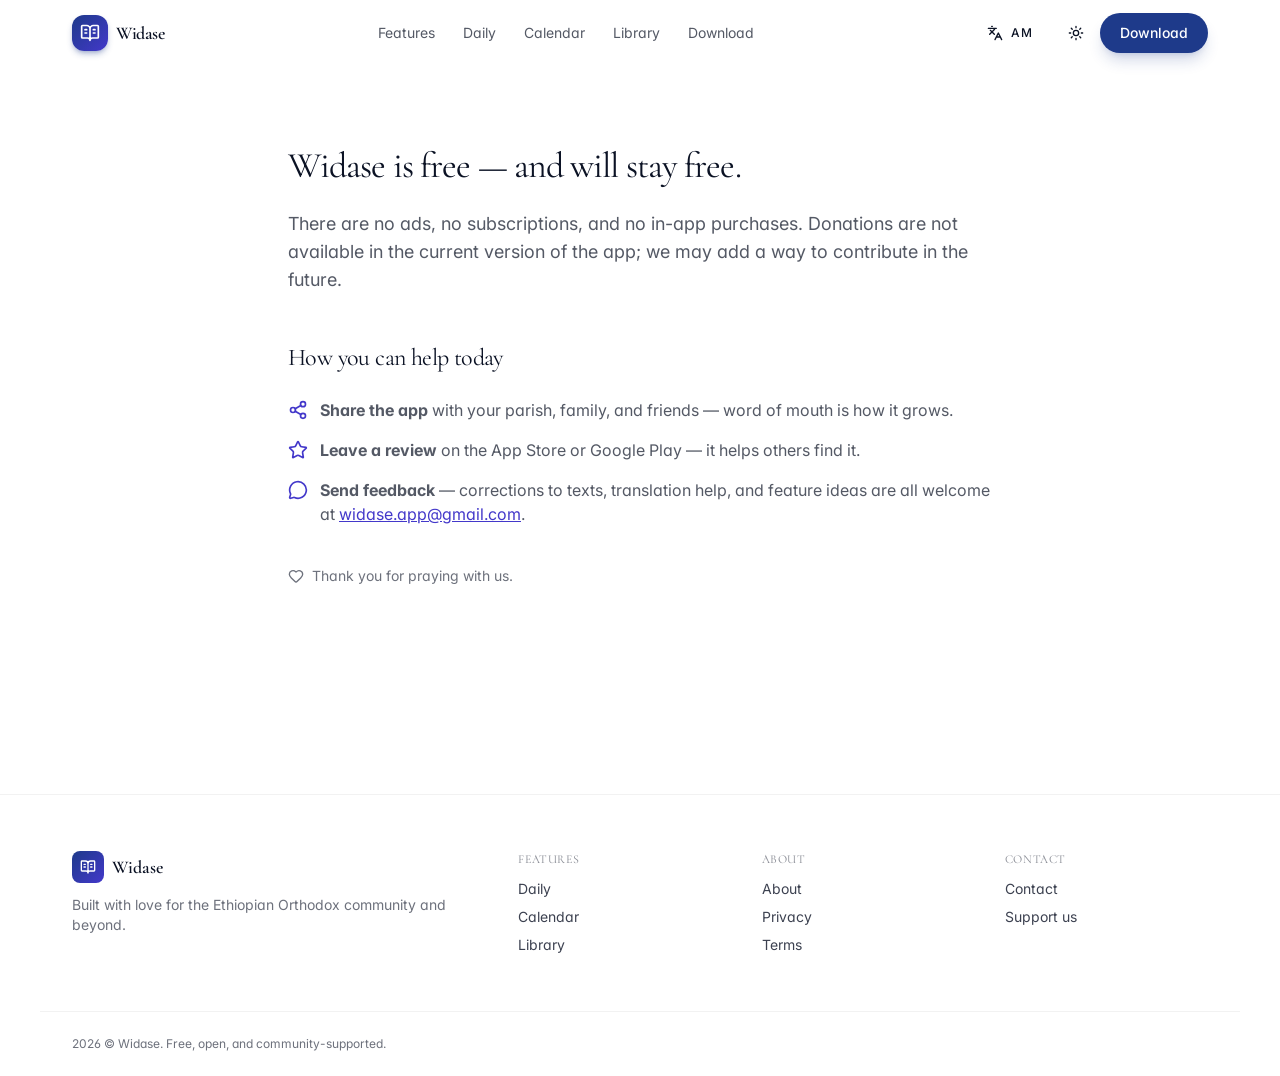
==== commit 5733a389: "Support email: widase.app@gmail.com" ====
--- a/donate/index.html
+++ b/donate/index.html
@@ -33,7 +33,7 @@
       are not available in the current version of the app; we may add a way
       to contribute in the future.
 </p> <h2 class="mt-12 font-display text-2xl">How you can help today</h2> <ul class="mt-6 space-y-4 text-ink-950/70 dark:text-slate-300"> <li class="flex items-start gap-3"> <svg width="1em" height="1em" class="h-5 w-5 mt-0.5 shrink-0 text-brand-700 dark:text-brand-400" data-icon="lucide:share-2">   <symbol id="ai:lucide:share-2" viewBox="0 0 24 24"><g fill="none" stroke="currentColor" stroke-linecap="round" stroke-linejoin="round" stroke-width="2"><circle cx="18" cy="5" r="3"/><circle cx="6" cy="12" r="3"/><circle cx="18" cy="19" r="3"/><path d="m8.59 13.51l6.83 3.98m-.01-10.98l-6.82 3.98"/></g></symbol><use href="#ai:lucide:share-2"></use>  </svg> <span><strong>Share the app</strong> with your parish, family, and friends — word of mouth is how it grows.</span> </li> <li class="flex items-start gap-3"> <svg width="1em" height="1em" class="h-5 w-5 mt-0.5 shrink-0 text-brand-700 dark:text-brand-400" data-icon="lucide:star">   <symbol id="ai:lucide:star" viewBox="0 0 24 24"><path fill="none" stroke="currentColor" stroke-linecap="round" stroke-linejoin="round" stroke-width="2" d="M11.525 2.295a.53.53 0 0 1 .95 0l2.31 4.679a2.12 2.12 0 0 0 1.595 1.16l5.166.756a.53.53 0 0 1 .294.904l-3.736 3.638a2.12 2.12 0 0 0-.611 1.878l.882 5.14a.53.53 0 0 1-.771.56l-4.618-2.428a2.12 2.12 0 0 0-1.973 0L6.396 21.01a.53.53 0 0 1-.77-.56l.881-5.139a2.12 2.12 0 0 0-.611-1.879L2.16 9.795a.53.53 0 0 1 .294-.906l5.165-.755a2.12 2.12 0 0 0 1.597-1.16z"/></symbol><use href="#ai:lucide:star"></use>  </svg> <span><strong>Leave a review</strong> on the App Store or Google Play — it helps others find it.</span> </li> <li class="flex items-start gap-3"> <svg width="1em" height="1em" class="h-5 w-5 mt-0.5 shrink-0 text-brand-700 dark:text-brand-400" data-icon="lucide:message-circle">   <symbol id="ai:lucide:message-circle" viewBox="0 0 24 24"><path fill="none" stroke="currentColor" stroke-linecap="round" stroke-linejoin="round" stroke-width="2" d="M2.992 16.342a2 2 0 0 1 .094 1.167l-1.065 3.29a1 1 0 0 0 1.236 1.168l3.413-.998a2 2 0 0 1 1.099.092a10 10 0 1 0-4.777-4.719"/></symbol><use href="#ai:lucide:message-circle"></use>  </svg> <span> <strong>Send feedback</strong> — corrections to texts, translation help, and feature ideas are all
-          welcome at <a class="text-brand-700 dark:text-brand-400 underline" href="mailto:hello@prayerapp.com">hello@prayerapp.com</a>.
+          welcome at <a class="text-brand-700 dark:text-brand-400 underline" href="mailto:widase.app@gmail.com">widase.app@gmail.com</a>.
 </span> </li> </ul> <p class="mt-10 text-sm text-ink-950/60 dark:text-slate-400 flex items-center gap-2"> <svg width="1em" height="1em" class="h-4 w-4" data-icon="lucide:heart">   <symbol id="ai:lucide:heart" viewBox="0 0 24 24"><path fill="none" stroke="currentColor" stroke-linecap="round" stroke-linejoin="round" stroke-width="2" d="M2 9.5a5.5 5.5 0 0 1 9.591-3.676a.56.56 0 0 0 .818 0A5.49 5.49 0 0 1 22 9.5c0 2.29-1.5 4-3 5.5l-5.492 5.313a2 2 0 0 1-3 .019L5 15c-1.5-1.5-3-3.2-3-5.5"/></symbol><use href="#ai:lucide:heart"></use>  </svg>
 Thank you for praying with us.
 </p> </section>  </main> <footer class="mt-32 border-t border-black/5 dark:border-white/10 bg-white/40 dark:bg-ink-950/60"> <div class="container-1200 py-14 grid gap-10 md:grid-cols-[2fr_1fr_1fr_1fr]"> <div class="space-y-3"> <div class="flex items-center gap-2"> <span class="grid h-8 w-8 place-items-center rounded-lg bg-gradient-to-br from-brand-900 to-brand-700 text-white"> <svg width="1em" height="1em" viewBox="0 0 24 24" class="h-4 w-4" data-icon="lucide:book-open-text">   <use href="#ai:lucide:book-open-text"></use>  </svg> </span> <span class="font-display text-lg font-semibold">Widase</span> </div> <p class="text-sm text-ink-950/60 dark:text-slate-400 max-w-sm"> Built with love for the Ethiopian Orthodox community and beyond. </p> </div> <div> <h3 class="text-xs uppercase tracking-wider text-ink-950/50 dark:text-slate-500 mb-3">Features</h3> <ul class="space-y-2 text-sm"> <li> <a href="/#daily" class="text-ink-950/80 dark:text-slate-300 hover:text-brand-900 dark:hover:text-white transition"> Daily </a> </li><li> <a href="/#calendar" class="text-ink-950/80 dark:text-slate-300 hover:text-brand-900 dark:hover:text-white transition"> Calendar </a> </li><li> <a href="/#library" class="text-ink-950/80 dark:text-slate-300 hover:text-brand-900 dark:hover:text-white transition"> Library </a> </li> </ul> </div><div> <h3 class="text-xs uppercase tracking-wider text-ink-950/50 dark:text-slate-500 mb-3">About</h3> <ul class="space-y-2 text-sm"> <li> <a href="/about" class="text-ink-950/80 dark:text-slate-300 hover:text-brand-900 dark:hover:text-white transition"> About </a> </li><li> <a href="/privacy" class="text-ink-950/80 dark:text-slate-300 hover:text-brand-900 dark:hover:text-white transition"> Privacy </a> </li><li> <a href="/terms" class="text-ink-950/80 dark:text-slate-300 hover:text-brand-900 dark:hover:text-white transition"> Terms </a> </li> </ul> </div><div> <h3 class="text-xs uppercase tracking-wider text-ink-950/50 dark:text-slate-500 mb-3">Contact</h3> <ul class="space-y-2 text-sm"> <li> <a href="/contact" class="text-ink-950/80 dark:text-slate-300 hover:text-brand-900 dark:hover:text-white transition"> Contact </a> </li><li> <a href="/donate" class="text-ink-950/80 dark:text-slate-300 hover:text-brand-900 dark:hover:text-white transition"> Support us </a> </li> </ul> </div> </div> <div class="container-1200 py-6 flex flex-col sm:flex-row items-center justify-between gap-4 border-t border-black/5 dark:border-white/10 text-xs text-ink-950/60 dark:text-slate-500"> <p>2026 © Widase. Free, open, and community-supported.</p> </div> </footer> </body></html>
